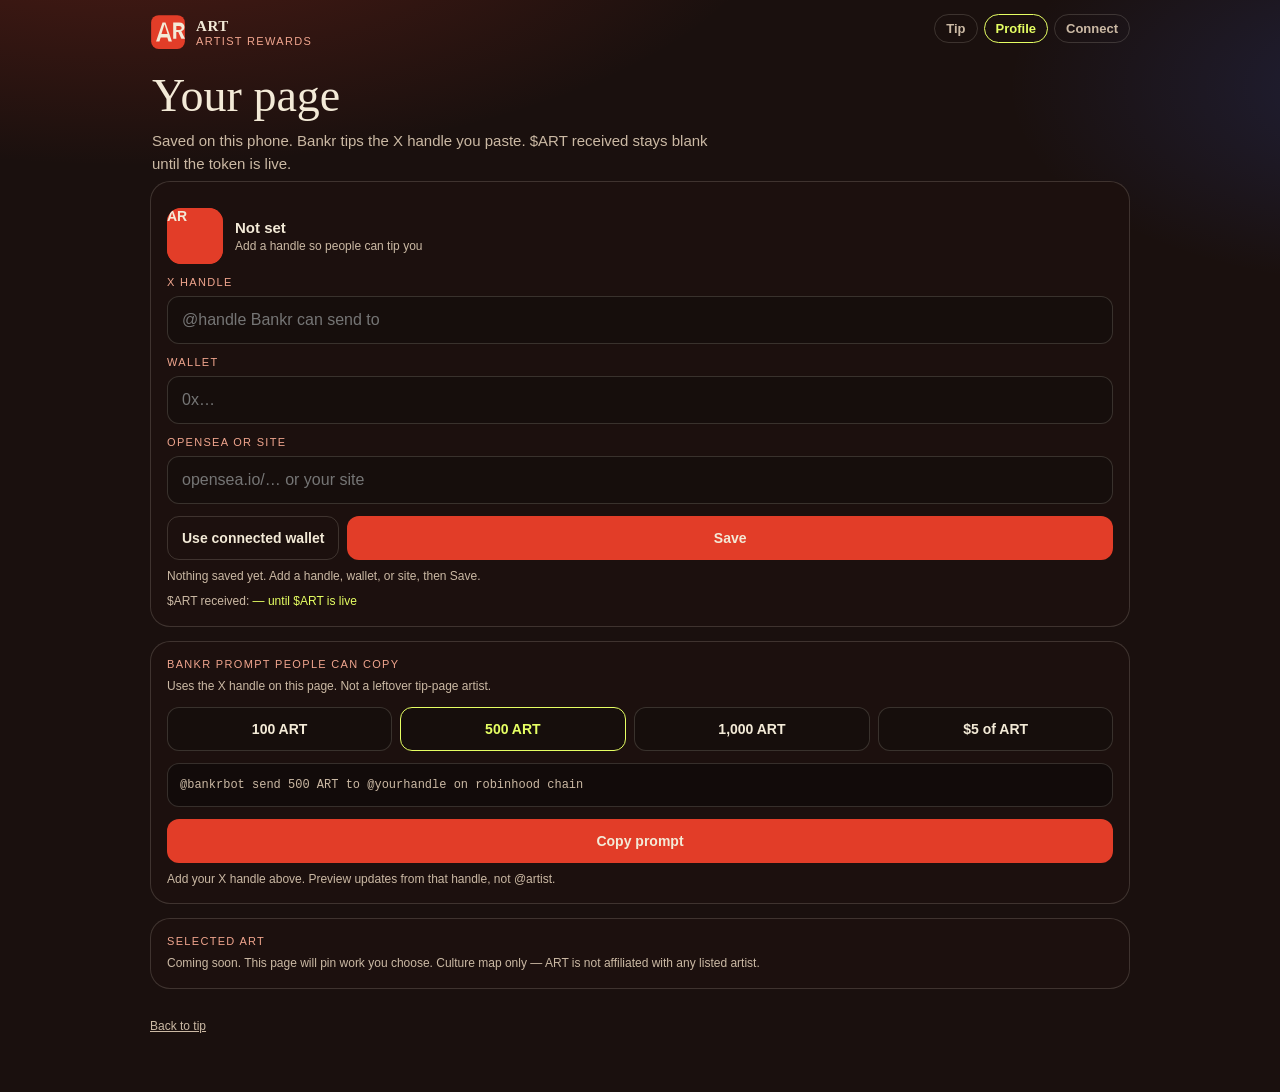
==== profile.html @ 4c7211b1 "slice 12: profile avatar from catalog still or AR mark" ====
<!DOCTYPE html>
<html lang="en">
<head>
  <meta charset="UTF-8" />
  <meta name="viewport" content="width=device-width, initial-scale=1, viewport-fit=cover" />
  <title>Artistry profile — ART</title>
  <link rel="icon" href="logo.svg" type="image/svg+xml" />
  <link rel="stylesheet" href="styles.css" />
  <link rel="stylesheet" href="ui.css" />
</head>
<body>
  <div class="page">
    <nav class="nav">
      <div class="brand">
        <img class="logo" src="logo.svg" width="36" height="36" alt="ART" />
        <div><strong>ART</strong><small>Artist Rewards</small></div>
      </div>
      <div class="nav-links">
        <a href="index.html">Tip</a>
        <a class="on" href="profile.html">Profile</a>
        <button class="ghost" id="connect" type="button">Connect</button>
      </div>
    </nav>

    <header>
      <h1>Your page</h1>
      <p class="lede">Saved on this phone. Bankr tips the X handle you paste. $ART received stays blank until the token is live.</p>
    </header>

    <section class="card">
      <div class="recv">
        <div class="recv-face" id="profFace" data-kind="mark" data-src=""><div class="ph" aria-hidden="true">AR</div></div>
        <div>
          <strong id="profName">Not set</strong>
          <span id="profSub">Add a handle so people can tip you</span>
        </div>
      </div>
      <label for="profX">X handle</label>
      <input id="profX" autocomplete="username" spellcheck="false" inputmode="text" placeholder="@handle Bankr can send to" />
      <label for="profWallet" style="margin-top:12px">Wallet</label>
      <input id="profWallet" autocomplete="off" spellcheck="false" inputmode="text" placeholder="0x…" />
      <label for="profOs" style="margin-top:12px">OpenSea or site</label>
      <input id="profOs" autocomplete="url" spellcheck="false" inputmode="url" placeholder="opensea.io/… or your site" />
      <div class="row">
        <button class="ghost" id="profUseWallet" type="button">Use connected wallet</button>
        <button class="go" id="profSave" type="button">Save</button>
      </div>
      <p class="hint" id="profSaved" aria-live="polite">Nothing saved yet. Add a handle, wallet, or site, then Save.</p>
      <p class="hint">$ART received: <em id="profReceived">— until $ART is live</em></p>
    </section>

    <section class="card" style="margin-top:14px">
      <label>Bankr prompt people can copy</label>
      <p class="hint" id="profPromptLead">Uses the X handle on this page. Not a leftover tip-page artist.</p>
      <div class="row" id="profChips" role="group" aria-label="Preview amount">
        <button type="button" class="amt" data-v="100 ART" aria-pressed="false">100 ART</button>
        <button type="button" class="amt on" data-v="500 ART" aria-pressed="true">500 ART</button>
        <button type="button" class="amt" data-v="1000 ART" aria-pressed="false">1,000 ART</button>
        <button type="button" class="amt" data-v="$5 of ART" aria-pressed="false">$5 of ART</button>
      </div>
      <div class="prompt wait" id="profPrompt" role="button" tabindex="0" title="Add a handle to build the prompt" data-ready="0">@bankrbot send 500 ART to @yourhandle on robinhood chain</div>
      <div class="row">
        <button class="go" id="profCopy" type="button">Copy prompt</button>
      </div>
      <p class="hint" id="profCopyStatus" aria-live="polite">Add your X handle above. Preview updates from that handle, not @artist.</p>
    </section>

    <section class="card" style="margin-top:14px">
      <label>Selected art</label>
      <p class="hint">Coming soon. This page will pin work you choose. Culture map only — ART is not affiliated with any listed artist.</p>
    </section>

    <p class="hint" id="status"></p>
    <footer><a href="index.html">Back to tip</a></footer>
  </div>
  <script src="profile.js"></script>
  <script src="connect.js"></script>
</body>
</html>
---- styles.css ----
:root {
  --bg: #1a100e;
  --paper: #f3ead7;
  --mute: #cbb9a4;
  --line: rgba(243,234,215,.16);
  --red: #e23d28;
  --rose: #f0a58e;
  --chart: #e6ff63;
  --ok: #9ee3a4;
}
* { box-sizing: border-box; margin: 0; padding: 0; }
html, body {
  background: var(--bg);
  color: var(--paper);
  font-family: "Iowan Old Style", "Palatino Linotype", Palatino, Georgia, serif;
}
body {
  min-height: 100dvh;
  background:
    radial-gradient(1200px 500px at 10% -10%, rgba(226,61,40,.28), transparent 55%),
    radial-gradient(800px 400px at 110% 8%, rgba(61,107,255,.18), transparent 50%),
    var(--bg);
}
.page {
  width: min(980px, calc(100% - 28px));
  margin: 0 auto;
  padding: max(10px, env(safe-area-inset-top)) 0 max(56px, env(safe-area-inset-bottom));
}
.nav {
  display: flex; align-items: center; justify-content: space-between;
  gap: 8px; padding: 4px 0 14px;
}
.brand { display: flex; align-items: center; gap: 10px; }
.logo { width: 36px; height: 36px; display: block; flex: none; }
.brand strong { display: block; font-size: 15px; letter-spacing: .04em; }
.brand small {
  display: block; color: var(--rose); font-size: 11px; letter-spacing: .12em;
  text-transform: uppercase;
  font-family: -apple-system, BlinkMacSystemFont, "Segoe UI", sans-serif;
}
header { padding: 8px 2px 6px; }
h1 { font-weight: 500; font-size: clamp(28px, 6vw, 46px); line-height: 1.05; }
.lede {
  font-family: -apple-system, BlinkMacSystemFont, "Segoe UI", sans-serif;
  color: var(--mute); margin-top: 10px; font-size: 15px; line-height: 1.5; max-width: 38em;
}
.pills { display: flex; flex-wrap: wrap; gap: 8px; margin-top: 14px; }
.pill {
  font-family: -apple-system, BlinkMacSystemFont, "Segoe UI", sans-serif;
  font-size: 11px; color: var(--mute); border: 1px solid var(--line);
  border-radius: 999px; padding: 6px 10px;
}
.pill em { color: var(--chart); font-style: normal; }
.connects {
  display: flex; flex-wrap: wrap; gap: 8px; margin-top: 14px;
}
.connects a {
  font-family: -apple-system, BlinkMacSystemFont, "Segoe UI", sans-serif;
  font-size: 12px; color: var(--chart); text-decoration: none;
  border: 1px solid var(--line); border-radius: 999px; padding: 6px 10px;
}
.face-head {
  display: flex; align-items: center; justify-content: space-between; gap: 10px;
}
.faces {
  display: grid;
  grid-template-columns: repeat(auto-fill, minmax(52px, 1fr));
  gap: 4px;
  margin: 6px 0 14px;
}
.face {
  aspect-ratio: 1;
  border: 0; padding: 0; border-radius: 8px; overflow: hidden;
  background: #2a1612; cursor: pointer; position: relative;
}
.faces .face .ph { display: none !important; }
.face img, .face .ph {
  width: 100%; height: 100%; object-fit: cover; display: block;
}
.face .ph {
  display: grid; place-items: center; font-size: 8px; font-weight: 700;
  color: var(--paper);
  background: linear-gradient(160deg, var(--a, #e23d28), var(--b, #3d6bff));
}
.face.on { outline: 2px solid var(--chart); outline-offset: 0; }
.grid { display: grid; gap: 14px; margin-top: 8px; grid-template-columns: 1fr; }
@media (min-width: 860px) {
  .grid { grid-template-columns: 1.1fr .9fr; align-items: start; }
}
.card {
  background: #1c100e;
  border: 1px solid var(--line);
  border-radius: 20px; padding: 16px;
}
label, .sec {
  font-family: -apple-system, BlinkMacSystemFont, "Segoe UI", sans-serif;
  display: block; font-size: 11px; letter-spacing: .12em; text-transform: uppercase;
  color: var(--rose); margin-bottom: 8px;
}
input {
  width: 100%; background: #160e0c; color: var(--paper);
  border: 1px solid var(--line); border-radius: 12px;
  padding: 14px; font-size: 16px; outline: none;
  font-family: -apple-system, BlinkMacSystemFont, "Segoe UI", sans-serif;
}
input:focus { border-color: var(--red); }
.hint {
  font-family: -apple-system, BlinkMacSystemFont, "Segoe UI", sans-serif;
  color: var(--mute); font-size: 12px; margin-top: 8px; line-height: 1.4;
}
.row { display: flex; gap: 8px; flex-wrap: wrap; margin-top: 12px; }
button {
  border: 0; cursor: pointer; font-weight: 600;
  border-radius: 12px; padding: 12px 14px; font-size: 14px;
  font-family: -apple-system, BlinkMacSystemFont, "Segoe UI", sans-serif;
}
.amt {
  background: #160e0c; color: var(--paper); border: 1px solid var(--line);
  min-height: 44px; min-width: 44px; flex: 1 1 auto; padding: 10px 12px;
}
.amt.on { border-color: var(--chart); color: var(--chart); }
.amt:focus-visible { outline: 2px solid var(--chart); outline-offset: 2px; }
.go { background: var(--red); color: var(--paper); flex: 1; min-height: 44px; }
.go.send { background: #3d6bff; }
.go.send.wait {
  background: transparent;
  color: var(--mute);
  border: 1px solid var(--line);
}
.go.send.wait:focus-visible { outline: 2px solid var(--chart); outline-offset: 2px; }
.go:disabled { opacity: .45; cursor: not-allowed; }
.ghost { background: transparent; color: var(--paper); border: 1px solid var(--line); }
#matches { margin-top: 4px; }
#matches:empty { display: none; }
.match {
  display: flex; gap: 12px; align-items: center;
  padding: 10px 12px; border: 1px solid var(--line); border-radius: 14px;
  margin-top: 8px; cursor: pointer; background: #160e0c;
  font-family: -apple-system, BlinkMacSystemFont, "Segoe UI", sans-serif;
  min-height: 44px;
}
.match.on { border-color: var(--chart); }
.match-face {
  width: 44px; height: 44px; border-radius: 10px; overflow: hidden; flex: none;
  background: #2a1612;
}
.match img, .match-face img, .match-face .ph, .ph {
  width: 44px; height: 44px; border-radius: 10px; object-fit: cover; background: #3a221c;
}
.ph { display: grid; place-items: center; font-size: 14px; color: var(--paper); background: var(--red); font-weight: 700; }
.match strong { display: block; font-size: 14px; }
.match span { color: var(--mute); font-size: 12px; }
.prompt {
  margin-top: 12px; background: #120b0a; border-radius: 12px;
  padding: 12px; font-family: ui-monospace, SFMono-Regular, Menlo, monospace;
  font-size: 12px; line-height: 1.5; white-space: pre-wrap; word-break: break-word;
  color: #f3ead7; cursor: pointer; user-select: text; -webkit-user-select: text;
  border: 1px solid var(--line); min-height: 44px;
}
.prompt:focus-visible { outline: 2px solid var(--chart); outline-offset: 2px; }
.prompt.copied { border-color: var(--chart); }
.prompt.wait { color: var(--mute); cursor: default; }
.links { display: flex; flex-direction: column; gap: 8px; margin-top: 8px; }
.links a { color: var(--chart); text-decoration: none; font-size: 14px; font-family: -apple-system, BlinkMacSystemFont, "Segoe UI", sans-serif; }
.rail-wrap { margin-top: 22px; }
.rail {
  display: flex; gap: 10px; overflow-x: auto; padding: 4px 2px 12px;
  scroll-snap-type: x mandatory; -webkit-overflow-scrolling: touch;
}
.rail::-webkit-scrollbar { height: 0; }
.tile {
  flex: 0 0 auto; width: 148px; scroll-snap-align: start;
  border-radius: 16px; overflow: hidden; border: 1px solid var(--line);
  background: #160e0c; cursor: pointer; text-align: left; padding: 0;
  color: inherit; text-decoration: none;
}
.tile img, .tile .art {
  width: 148px; height: 148px; object-fit: cover; display: block;
}
.tile .art {
  display: grid; place-items: center;
  font-size: 28px; font-weight: 700;
  background: linear-gradient(160deg, var(--a, #e23d28), var(--b, #3d6bff));
}
.tile .meta { padding: 9px 10px 11px; }
.tile strong {
  display: block; font-size: 13px; font-weight: 600;
  font-family: -apple-system, BlinkMacSystemFont, "Segoe UI", sans-serif;
}
.tile small {
  color: var(--mute); font-size: 11px;
  font-family: -apple-system, BlinkMacSystemFont, "Segoe UI", sans-serif;
}
details { margin-top: 16px; }
summary {
  cursor: pointer; color: var(--mute); font-size: 14px;
  font-family: -apple-system, BlinkMacSystemFont, "Segoe UI", sans-serif;
}
ol.steps {
  margin: 10px 0 0 18px; color: var(--mute); font-size: 14px; line-height: 1.55;
  font-family: -apple-system, BlinkMacSystemFont, "Segoe UI", sans-serif;
}
ol.steps strong { color: var(--paper); font-weight: 600; }
footer {
  margin-top: 28px; color: var(--mute); font-size: 12px; line-height: 1.55;
  font-family: -apple-system, BlinkMacSystemFont, "Segoe UI", sans-serif;
}
footer a { color: inherit; }
.warn { color: var(--rose); font-size: 12px; margin-top: 10px; font-family: -apple-system, BlinkMacSystemFont, "Segoe UI", sans-serif; }
#nftOut .hint { margin-top: 10px; }
#nftOut .match { cursor: default; }
#nftGo { min-height: 44px; flex: 1; }
.ok { color: var(--ok); }

.connects .chip, button.chip {
  font-family: -apple-system, BlinkMacSystemFont, "Segoe UI", sans-serif;
  font-size: 12px; color: var(--chart); background: transparent;
  border: 1px solid var(--line); border-radius: 999px; padding: 6px 10px;
  font-weight: 600;
}
.hover {
  display: none;
  position: fixed; z-index: 40; pointer-events: none;
  background: #160e0c; border: 1px solid var(--line); border-radius: 14px;
  padding: 10px 12px; min-width: 160px; max-width: 220px;
  box-shadow: 0 12px 40px rgba(0,0,0,.4);
  font-family: -apple-system, BlinkMacSystemFont, "Segoe UI", sans-serif;
}
.hover.on { display: block; }
.hover strong { display: block; font-size: 13px; }
.hover span { color: var(--mute); font-size: 11px; }
.sheet { display: none !important; }
.recv {
  display: flex; gap: 12px; align-items: center;
  padding: 10px 0 12px;
  font-family: -apple-system, BlinkMacSystemFont, "Segoe UI", sans-serif;
}
.recv.on .recv-face {
  outline: 2px solid var(--chart);
  outline-offset: 0;
}
.recv-face {
  width: 56px; height: 56px; border-radius: 14px; overflow: hidden;
  background: #2a1612; flex: none;
}
.recv-face img, .recv-face .ph {
  width: 56px; height: 56px; object-fit: cover; display: block;
  border-radius: 14px;
}
.recv-face[data-kind="mark"] { background: var(--red); }
.recv-face[data-kind="artist"] img,
.recv-face[data-kind="collection"] img,
.recv-face[data-kind="still"] img { background: #2a1612; }
.recv strong { display: block; font-size: 15px; }
.recv span { display: block; color: var(--mute); font-size: 12px; line-height: 1.35; margin-top: 2px; }
.soon { color: var(--chart) !important; }
#profReceived { color: var(--chart); font-style: normal; }
#profSaved { min-height: 1.4em; }
.nav-links { display: flex; align-items: center; gap: 6px; flex-wrap: nowrap; }
.nav-links a,
.nav-links #connect {
  font-family: -apple-system, BlinkMacSystemFont, "Segoe UI", sans-serif;
  font-size: 13px; color: var(--mute); text-decoration: none;
  border: 1px solid var(--line); border-radius: 999px; padding: 7px 11px;
  line-height: 1; white-space: nowrap; background: transparent; font-weight: 600;
}
.nav-links a.on { color: var(--chart); border-color: var(--chart); }
.sec-row { display: flex; align-items: center; justify-content: space-between; gap: 8px; }
.pager {
  display: flex; align-items: center; gap: 8px;
  font-family: -apple-system, BlinkMacSystemFont, "Segoe UI", sans-serif;
  font-size: 12px; color: var(--mute);
}
.tiny { padding: 6px 10px; font-size: 12px; border-radius: 999px; }
.face .ph { width: 100%; height: 100%; border-radius: 8px; }
.recv-face .ph { width: 56px; height: 56px; border-radius: 14px; }
---- ui.css ----
.page {
  padding-top: max(10px, env(safe-area-inset-top));
  padding-bottom: max(56px, env(safe-area-inset-bottom));
}
.nav { align-items: flex-start; gap: 8px; }
.nav-links {
  display: flex; align-items: center; gap: 6px;
  flex-wrap: nowrap; flex: none;
}
.nav-links a,
.nav-links #connect,
.nav-links .ghost {
  font-family: -apple-system, BlinkMacSystemFont, "Segoe UI", sans-serif;
  font-size: 13px; color: var(--mute); text-decoration: none;
  border: 1px solid var(--line); border-radius: 999px;
  padding: 7px 11px; line-height: 1; white-space: nowrap;
  background: transparent; font-weight: 600;
}
.nav-links a.on { color: var(--chart); border-color: var(--chart); }
.face-head { display: flex; align-items: center; justify-content: space-between; gap: 10px; }
.faces {
  display: grid;
  grid-template-columns: repeat(auto-fill, minmax(52px, 1fr));
  gap: 4px;
  margin: 6px 0 14px;
  min-height: 280px;
}
button.chip.on {
  border-color: var(--chart);
}
.face {
  aspect-ratio: 1;
  min-width: 0;
  min-height: 44px;
  border: 0; padding: 0; border-radius: 8px; overflow: hidden;
  background: #2a1612; cursor: pointer;
}
#faces .face,
#collections .face {
  width: 100%;
}
.face img { width: 100%; height: 100%; object-fit: cover; display: block; }
.faces .face .ph { display: none !important; }
.rail-wrap { margin-top: 22px; }
.rail {
  display: flex; gap: 10px; overflow-x: auto; padding: 4px 2px 16px;
  scroll-snap-type: x mandatory; -webkit-overflow-scrolling: touch;
}
.rail::-webkit-scrollbar { height: 0; }
.tile {
  flex: 0 0 auto; width: 148px; scroll-snap-align: start;
  border-radius: 16px; overflow: hidden; border: 1px solid var(--line);
  background: #160e0c; cursor: pointer; text-align: left; padding: 0; color: inherit;
}
.tile img { width: 148px; height: 148px; object-fit: cover; display: block; }
.tile .meta { padding: 9px 10px 11px; }
.tile strong {
  display: block; font-size: 13px; font-weight: 600;
  font-family: -apple-system, BlinkMacSystemFont, "Segoe UI", sans-serif;
}
.tile small {
  color: var(--mute); font-size: 11px;
  font-family: -apple-system, BlinkMacSystemFont, "Segoe UI", sans-serif;
}
body.sheet-lock { overflow: hidden; }
#walletSheet {
  display: none;
  position: fixed; inset: 0; z-index: 80;
  background: rgba(8,4,3,.78);
  padding: max(12px, env(safe-area-inset-top)) 14px max(20px, env(safe-area-inset-bottom));
  align-items: flex-end;
  justify-content: center;
}
#walletSheet.on { display: flex; }
#walletSheet[hidden] { display: none !important; }
.wallet-card {
  width: min(420px, 100%);
  max-height: min(88dvh, 720px);
  overflow: auto;
  background: #1c100e;
  border: 1px solid var(--line);
  border-radius: 20px;
  padding: 16px;
  display: grid;
  gap: 8px;
}
.wallet-head { display: flex; justify-content: space-between; align-items: center; gap: 8px; }
.wallet-head strong { font-size: 18px; font-weight: 500; }
.wallet-card .go,
.wallet-card .ghost,
.wallet-card input {
  width: 100%;
  min-height: 44px;
}
.wallet-card .go:focus-visible,
.wallet-card .ghost:focus-visible,
.wallet-card input:focus-visible {
  outline: 2px solid var(--chart);
  outline-offset: 2px;
}
.wallet-card #walletNote { min-height: 1.2em; margin-top: 2px; }
.tiny { padding: 6px 10px; font-size: 12px; border-radius: 999px; min-height: 44px; }
.recv-face .ph { width: 56px; height: 56px; border-radius: 14px; }
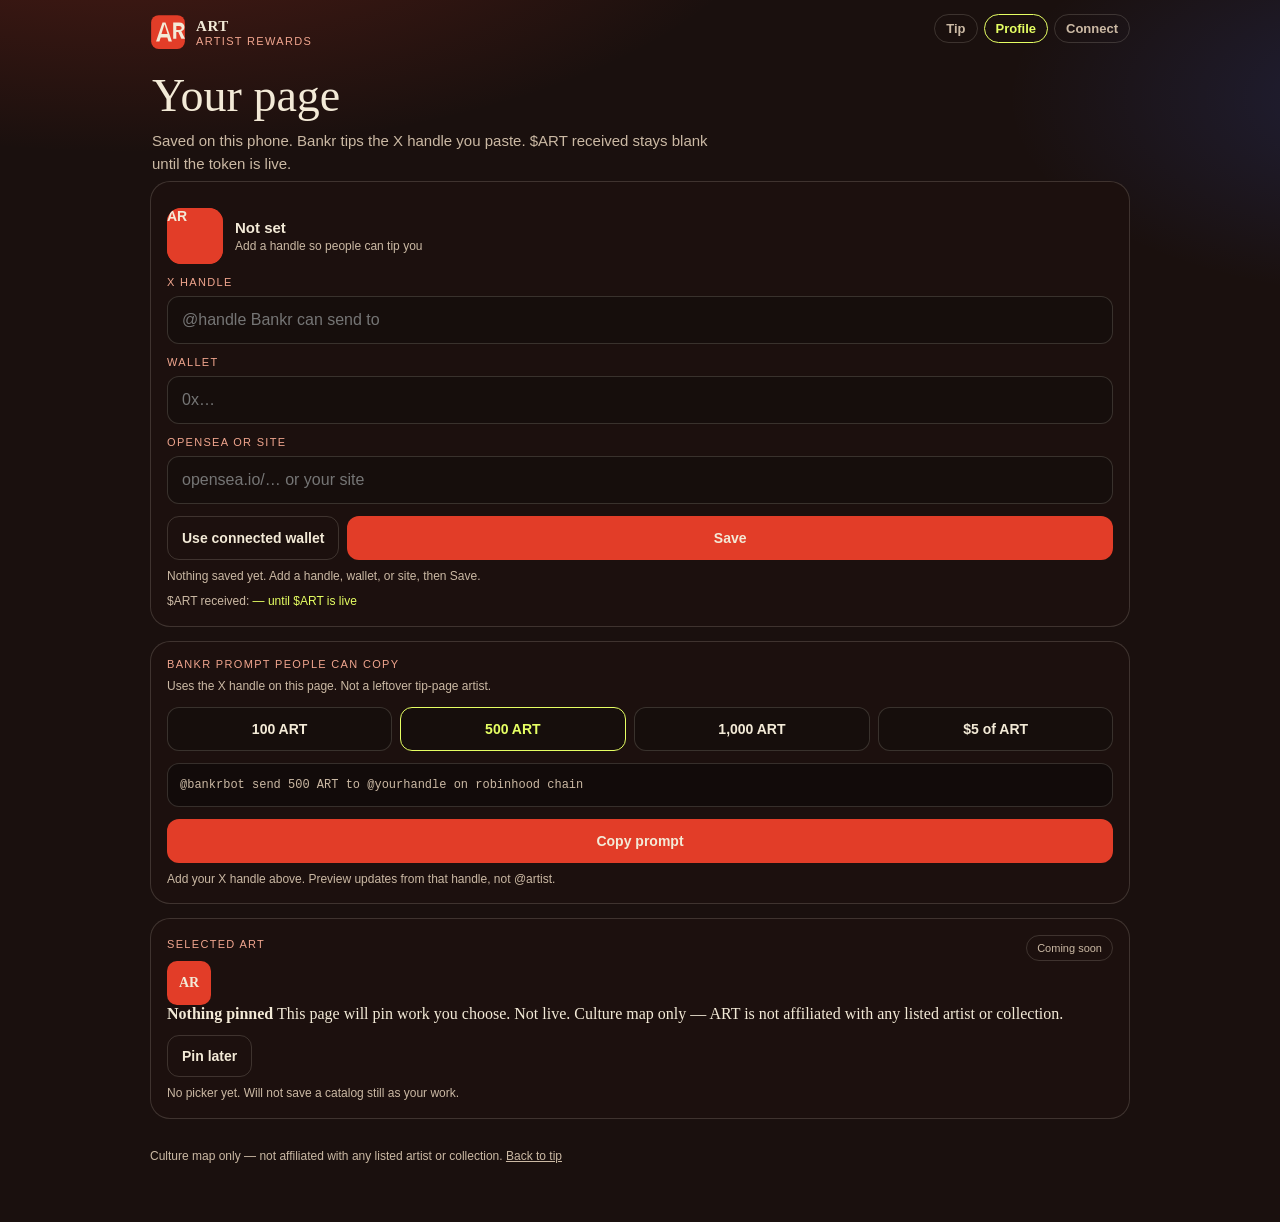
==== commit 12712b66: "Slice 13: selected-art card stays coming soon and honest" ====
--- a/profile.html
+++ b/profile.html
@@ -65,13 +65,28 @@
       <p class="hint" id="profCopyStatus" aria-live="polite">Add your X handle above. Preview updates from that handle, not @artist.</p>
     </section>
 
-    <section class="card" style="margin-top:14px">
-      <label>Selected art</label>
-      <p class="hint">Coming soon. This page will pin work you choose. Culture map only — ART is not affiliated with any listed artist.</p>
+    <section class="card soon-card" id="selectedArt" style="margin-top:14px" aria-labelledby="selectedArtLabel">
+      <div class="sec-row">
+        <label id="selectedArtLabel">Selected art</label>
+        <span class="pill soon-badge">Coming soon</span>
+      </div>
+      <div class="soon-slot">
+        <div class="soon-frame" id="soonFrame" data-kind="empty" aria-hidden="true">
+          <div class="ph">AR</div>
+        </div>
+        <div>
+          <strong id="soonTitle">Nothing pinned</strong>
+          <span id="soonMeta">This page will pin work you choose. Not live. Culture map only — ART is not affiliated with any listed artist or collection.</span>
+        </div>
+      </div>
+      <div class="row">
+        <button class="ghost" id="soonPin" type="button" aria-disabled="true" title="Pin waits until selected art ships">Pin later</button>
+      </div>
+      <p class="hint" id="soonNote">No picker yet. Will not save a catalog still as your work.</p>
     </section>
 
     <p class="hint" id="status"></p>
-    <footer><a href="index.html">Back to tip</a></footer>
+    <footer>Culture map only — not affiliated with any listed artist or collection. <a href="index.html">Back to tip</a></footer>
   </div>
   <script src="profile.js"></script>
   <script src="connect.js"></script>
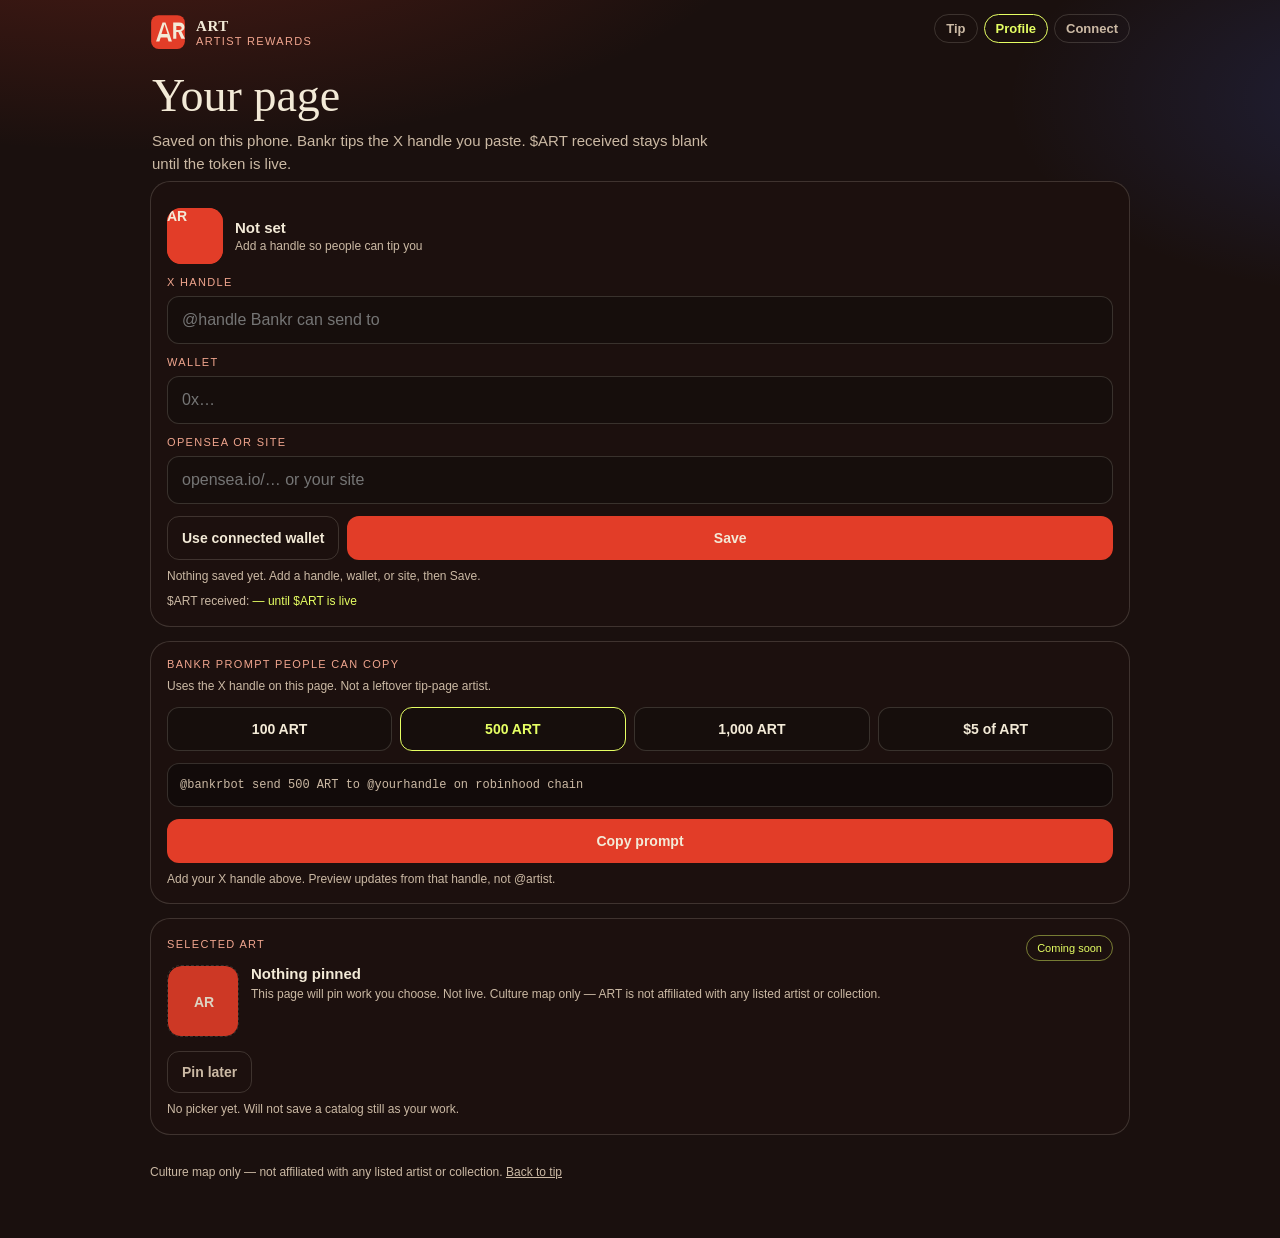
==== commit 923a789c: "slice 14: sticky iPhone nav + safe-area, 44px Tip/Profile/Connect" ====
--- a/profile.html
+++ b/profile.html
@@ -3,6 +3,8 @@
 <head>
   <meta charset="UTF-8" />
   <meta name="viewport" content="width=device-width, initial-scale=1, viewport-fit=cover" />
+  <meta name="theme-color" content="#1a100e" />
+  <meta name="apple-mobile-web-app-status-bar-style" content="black-translucent" />
   <title>Artistry profile — ART</title>
   <link rel="icon" href="logo.svg" type="image/svg+xml" />
   <link rel="stylesheet" href="styles.css" />
@@ -15,9 +17,9 @@
         <img class="logo" src="logo.svg" width="36" height="36" alt="ART" />
         <div><strong>ART</strong><small>Artist Rewards</small></div>
       </div>
-      <div class="nav-links">
+      <div class="nav-links" role="navigation" aria-label="Site">
         <a href="index.html">Tip</a>
-        <a class="on" href="profile.html">Profile</a>
+        <a class="on" href="profile.html" aria-current="page">Profile</a>
         <button class="ghost" id="connect" type="button">Connect</button>
       </div>
     </nav>
--- a/styles.css
+++ b/styles.css
@@ -274,3 +274,47 @@
 .tiny { padding: 6px 10px; font-size: 12px; border-radius: 999px; }
 .face .ph { width: 100%; height: 100%; border-radius: 8px; }
 .recv-face .ph { width: 56px; height: 56px; border-radius: 14px; }
+.soon-card .soon-badge {
+  color: var(--chart);
+  border-color: rgba(230,255,99,.45);
+  margin: 0;
+}
+.soon-slot {
+  display: flex;
+  gap: 12px;
+  align-items: flex-start;
+  padding: 4px 0 2px;
+  font-family: -apple-system, BlinkMacSystemFont, "Segoe UI", sans-serif;
+}
+.soon-frame {
+  width: 72px;
+  height: 72px;
+  border-radius: 14px;
+  border: 1px dashed var(--line);
+  background: #160e0c;
+  flex: none;
+  overflow: hidden;
+}
+.soon-frame .ph {
+  width: 72px;
+  height: 72px;
+  border-radius: 14px;
+  opacity: .9;
+}
+.soon-slot strong { display: block; font-size: 15px; }
+.soon-slot span {
+  display: block;
+  color: var(--mute);
+  font-size: 12px;
+  line-height: 1.4;
+  margin-top: 4px;
+}
+#soonPin[aria-disabled="true"] {
+  color: var(--mute);
+  cursor: default;
+}
+#soonPin:focus-visible {
+  outline: 2px solid var(--chart);
+  outline-offset: 2px;
+}
+#soonNote { min-height: 1.4em; }
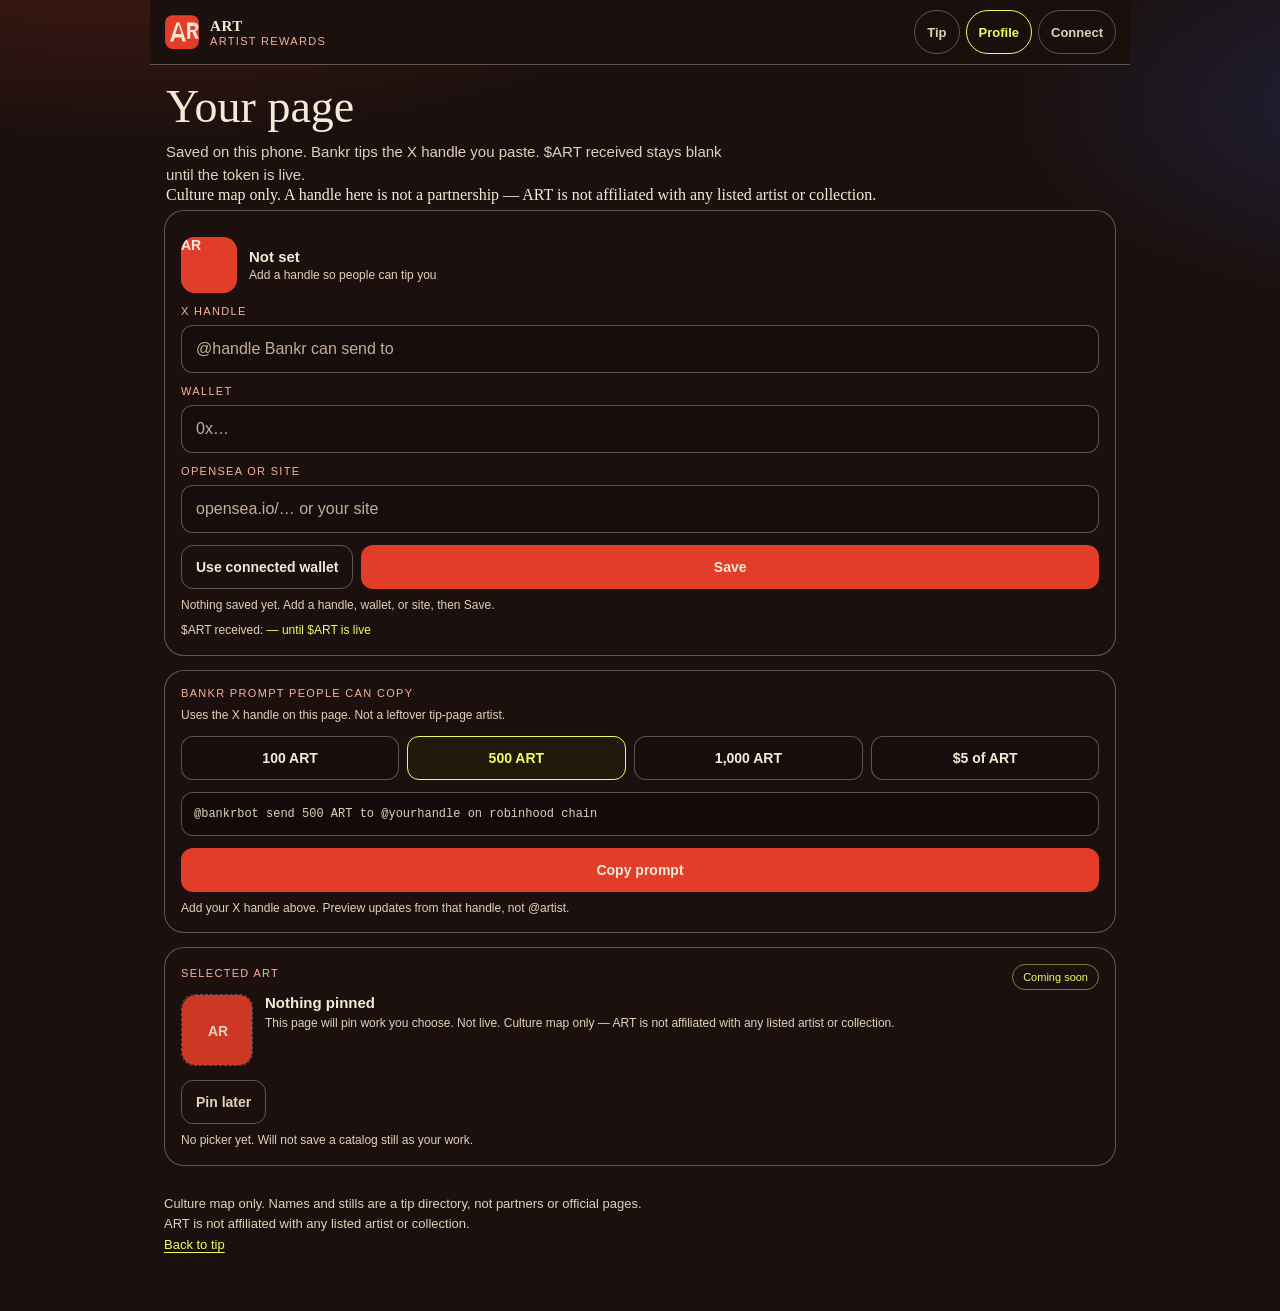
==== commit af74d4d5: "slice 16: culture-map lede and footer on profile" ====
--- a/profile.html
+++ b/profile.html
@@ -5,7 +5,8 @@
   <meta name="viewport" content="width=device-width, initial-scale=1, viewport-fit=cover" />
   <meta name="theme-color" content="#1a100e" />
   <meta name="apple-mobile-web-app-status-bar-style" content="black-translucent" />
-  <title>Artistry profile — ART</title>
+  <title>Your page — ART</title>
+  <meta name="description" content="Save the handle Bankr can tip. Culture map only — Artist Rewards is not affiliated with any listed artist or collection." />
   <link rel="icon" href="logo.svg" type="image/svg+xml" />
   <link rel="stylesheet" href="styles.css" />
   <link rel="stylesheet" href="ui.css" />
@@ -27,6 +28,7 @@
     <header>
       <h1>Your page</h1>
       <p class="lede">Saved on this phone. Bankr tips the X handle you paste. $ART received stays blank until the token is live.</p>
+      <p class="map-note">Culture map only. A handle here is not a partnership — ART is not affiliated with any listed artist or collection.</p>
     </header>
 
     <section class="card">
@@ -88,7 +90,11 @@
     </section>
 
     <p class="hint" id="status"></p>
-    <footer>Culture map only — not affiliated with any listed artist or collection. <a href="index.html">Back to tip</a></footer>
+    <footer>
+      <p>Culture map only. Names and stills are a tip directory, not partners or official pages.</p>
+      <p>ART is not affiliated with any listed artist or collection.</p>
+      <p><a href="index.html">Back to tip</a></p>
+    </footer>
   </div>
   <script src="profile.js"></script>
   <script src="connect.js"></script>
--- a/styles.css
+++ b/styles.css
@@ -1,12 +1,13 @@
 :root {
   --bg: #1a100e;
   --paper: #f3ead7;
-  --mute: #cbb9a4;
-  --line: rgba(243,234,215,.16);
+  --mute: #e2d0b8;
+  --line: rgba(243,234,215,.32);
   --red: #e23d28;
-  --rose: #f0a58e;
+  --rose: #f6b39c;
   --chart: #e6ff63;
   --ok: #9ee3a4;
+  --focus: #e6ff63;
 }
 * { box-sizing: border-box; margin: 0; padding: 0; }
 html, body {
@@ -22,13 +23,32 @@
     var(--bg);
 }
 .page {
-  width: min(980px, calc(100% - 28px));
+  width: min(980px, 100%);
   margin: 0 auto;
-  padding: max(10px, env(safe-area-inset-top)) 0 max(56px, env(safe-area-inset-bottom));
+  padding:
+    0
+    max(14px, env(safe-area-inset-right))
+    max(56px, env(safe-area-inset-bottom))
+    max(14px, env(safe-area-inset-left));
 }
 .nav {
-  display: flex; align-items: center; justify-content: space-between;
-  gap: 8px; padding: 4px 0 14px;
+  position: sticky;
+  top: 0;
+  z-index: 50;
+  display: flex;
+  align-items: center;
+  justify-content: space-between;
+  gap: 8px;
+  margin: 0 calc(-1 * max(14px, env(safe-area-inset-right))) 10px calc(-1 * max(14px, env(safe-area-inset-left)));
+  padding:
+    max(10px, env(safe-area-inset-top))
+    max(14px, env(safe-area-inset-right))
+    10px
+    max(14px, env(safe-area-inset-left));
+  background: rgba(26, 16, 14, .94);
+  -webkit-backdrop-filter: blur(14px);
+  backdrop-filter: blur(14px);
+  border-bottom: 1px solid var(--line);
 }
 .brand { display: flex; align-items: center; gap: 10px; }
 .logo { width: 36px; height: 36px; display: block; flex: none; }
@@ -72,6 +92,13 @@
   aspect-ratio: 1;
   border: 0; padding: 0; border-radius: 8px; overflow: hidden;
   background: #2a1612; cursor: pointer; position: relative;
+  min-width: 44px;
+  min-height: 44px;
+}
+.face:focus-visible {
+  outline: 2px solid var(--focus);
+  outline-offset: 2px;
+  z-index: 1;
 }
 .faces .face .ph { display: none !important; }
 .face img, .face .ph {
@@ -82,7 +109,7 @@
   color: var(--paper);
   background: linear-gradient(160deg, var(--a, #e23d28), var(--b, #3d6bff));
 }
-.face.on { outline: 2px solid var(--chart); outline-offset: 0; }
+.face.on { outline: 2px solid var(--chart); outline-offset: 2px; z-index: 1; }
 .grid { display: grid; gap: 14px; margin-top: 8px; grid-template-columns: 1fr; }
 @media (min-width: 860px) {
   .grid { grid-template-columns: 1.1fr .9fr; align-items: start; }
@@ -102,8 +129,15 @@
   border: 1px solid var(--line); border-radius: 12px;
   padding: 14px; font-size: 16px; outline: none;
   font-family: -apple-system, BlinkMacSystemFont, "Segoe UI", sans-serif;
-}
-input:focus { border-color: var(--red); }
+  min-height: 44px;
+}
+input::placeholder { color: #c4ae96; opacity: 1; }
+input:focus,
+input:focus-visible {
+  border-color: var(--chart);
+  outline: 2px solid var(--focus);
+  outline-offset: 2px;
+}
 .hint {
   font-family: -apple-system, BlinkMacSystemFont, "Segoe UI", sans-serif;
   color: var(--mute); font-size: 12px; margin-top: 8px; line-height: 1.4;
@@ -118,9 +152,10 @@
   background: #160e0c; color: var(--paper); border: 1px solid var(--line);
   min-height: 44px; min-width: 44px; flex: 1 1 auto; padding: 10px 12px;
 }
-.amt.on { border-color: var(--chart); color: var(--chart); }
-.amt:focus-visible { outline: 2px solid var(--chart); outline-offset: 2px; }
+.amt.on { border-color: var(--chart); color: var(--chart); background: #22180c; }
+.amt:focus-visible { outline: 2px solid var(--focus); outline-offset: 2px; }
 .go { background: var(--red); color: var(--paper); flex: 1; min-height: 44px; }
+.go:focus-visible { outline: 2px solid var(--focus); outline-offset: 2px; }
 .go.send { background: #3d6bff; }
 .go.send.wait {
   background: transparent;
@@ -129,7 +164,8 @@
 }
 .go.send.wait:focus-visible { outline: 2px solid var(--chart); outline-offset: 2px; }
 .go:disabled { opacity: .45; cursor: not-allowed; }
-.ghost { background: transparent; color: var(--paper); border: 1px solid var(--line); }
+.ghost { background: transparent; color: var(--paper); border: 1px solid var(--line); min-height: 44px; }
+.ghost:focus-visible { outline: 2px solid var(--focus); outline-offset: 2px; }
 #matches { margin-top: 4px; }
 #matches:empty { display: none; }
 .match {
@@ -140,6 +176,7 @@
   min-height: 44px;
 }
 .match.on { border-color: var(--chart); }
+.match:focus-visible { outline: 2px solid var(--focus); outline-offset: 2px; }
 .match-face {
   width: 44px; height: 44px; border-radius: 10px; overflow: hidden; flex: none;
   background: #2a1612;
@@ -202,10 +239,11 @@
 }
 ol.steps strong { color: var(--paper); font-weight: 600; }
 footer {
-  margin-top: 28px; color: var(--mute); font-size: 12px; line-height: 1.55;
-  font-family: -apple-system, BlinkMacSystemFont, "Segoe UI", sans-serif;
-}
-footer a { color: inherit; }
+  margin-top: 28px; color: var(--mute); font-size: 13px; line-height: 1.55;
+  font-family: -apple-system, BlinkMacSystemFont, "Segoe UI", sans-serif;
+}
+footer a { color: var(--chart); text-underline-offset: 3px; }
+footer a:focus-visible { outline: 2px solid var(--focus); outline-offset: 2px; border-radius: 4px; }
 .warn { color: var(--rose); font-size: 12px; margin-top: 10px; font-family: -apple-system, BlinkMacSystemFont, "Segoe UI", sans-serif; }
 #nftOut .hint { margin-top: 10px; }
 #nftOut .match { cursor: default; }
@@ -214,9 +252,19 @@
 
 .connects .chip, button.chip {
   font-family: -apple-system, BlinkMacSystemFont, "Segoe UI", sans-serif;
-  font-size: 12px; color: var(--chart); background: transparent;
-  border: 1px solid var(--line); border-radius: 999px; padding: 6px 10px;
+  font-size: 13px; color: var(--chart); background: transparent;
+  border: 1px solid var(--line); border-radius: 999px;
+  padding: 0 14px;
   font-weight: 600;
+  min-height: 44px;
+  min-width: 44px;
+  display: inline-flex;
+  align-items: center;
+  justify-content: center;
+}
+button.chip:focus-visible {
+  outline: 2px solid var(--focus);
+  outline-offset: 2px;
 }
 .hover {
   display: none;
@@ -256,15 +304,47 @@
 .soon { color: var(--chart) !important; }
 #profReceived { color: var(--chart); font-style: normal; }
 #profSaved { min-height: 1.4em; }
-.nav-links { display: flex; align-items: center; gap: 6px; flex-wrap: nowrap; }
+.nav-links {
+  display: flex;
+  align-items: center;
+  gap: 6px;
+  flex-wrap: nowrap;
+  flex: none;
+}
 .nav-links a,
+.nav-links #connect,
+.nav-links .ghost {
+  font-family: -apple-system, BlinkMacSystemFont, "Segoe UI", sans-serif;
+  font-size: 13px; color: var(--mute); text-decoration: none;
+  border: 1px solid var(--line); border-radius: 999px;
+  padding: 0 12px;
+  min-height: 44px;
+  display: inline-flex;
+  align-items: center;
+  justify-content: center;
+  line-height: 1;
+  white-space: nowrap;
+  background: transparent;
+  font-weight: 600;
+}
+.nav-links a.on { color: var(--chart); border-color: var(--chart); }
+.nav-links a:focus-visible,
+.nav-links #connect:focus-visible {
+  outline: 2px solid var(--chart);
+  outline-offset: 2px;
+}
 .nav-links #connect {
-  font-family: -apple-system, BlinkMacSystemFont, "Segoe UI", sans-serif;
-  font-size: 13px; color: var(--mute); text-decoration: none;
-  border: 1px solid var(--line); border-radius: 999px; padding: 7px 11px;
-  line-height: 1; white-space: nowrap; background: transparent; font-weight: 600;
-}
-.nav-links a.on { color: var(--chart); border-color: var(--chart); }
+  max-width: 7.8em;
+  overflow: hidden;
+  text-overflow: ellipsis;
+}
+@media (max-width: 400px) {
+  .brand small { display: none; }
+  .logo { width: 32px; height: 32px; }
+}
+@media (max-width: 340px) {
+  .brand div { display: none; }
+}
 .sec-row { display: flex; align-items: center; justify-content: space-between; gap: 8px; }
 .pager {
   display: flex; align-items: center; gap: 8px;
--- a/ui.css
+++ b/ui.css
@@ -1,22 +1,17 @@
 .page {
-  padding-top: max(10px, env(safe-area-inset-top));
   padding-bottom: max(56px, env(safe-area-inset-bottom));
 }
-.nav { align-items: flex-start; gap: 8px; }
+.nav {
+  align-items: center;
+  gap: 8px;
+}
 .nav-links {
-  display: flex; align-items: center; gap: 6px;
-  flex-wrap: nowrap; flex: none;
+  display: flex;
+  align-items: center;
+  gap: 6px;
+  flex-wrap: nowrap;
+  flex: none;
 }
-.nav-links a,
-.nav-links #connect,
-.nav-links .ghost {
-  font-family: -apple-system, BlinkMacSystemFont, "Segoe UI", sans-serif;
-  font-size: 13px; color: var(--mute); text-decoration: none;
-  border: 1px solid var(--line); border-radius: 999px;
-  padding: 7px 11px; line-height: 1; white-space: nowrap;
-  background: transparent; font-weight: 600;
-}
-.nav-links a.on { color: var(--chart); border-color: var(--chart); }
 .face-head { display: flex; align-items: center; justify-content: space-between; gap: 10px; }
 .faces {
   display: grid;
@@ -28,12 +23,21 @@
 button.chip.on {
   border-color: var(--chart);
 }
+button.chip {
+  min-height: 44px;
+  min-width: 44px;
+}
 .face {
   aspect-ratio: 1;
-  min-width: 0;
+  min-width: 44px;
   min-height: 44px;
   border: 0; padding: 0; border-radius: 8px; overflow: hidden;
   background: #2a1612; cursor: pointer;
+}
+.face:focus-visible {
+  outline: 2px solid var(--chart);
+  outline-offset: 2px;
+  z-index: 1;
 }
 #faces .face,
 #collections .face {
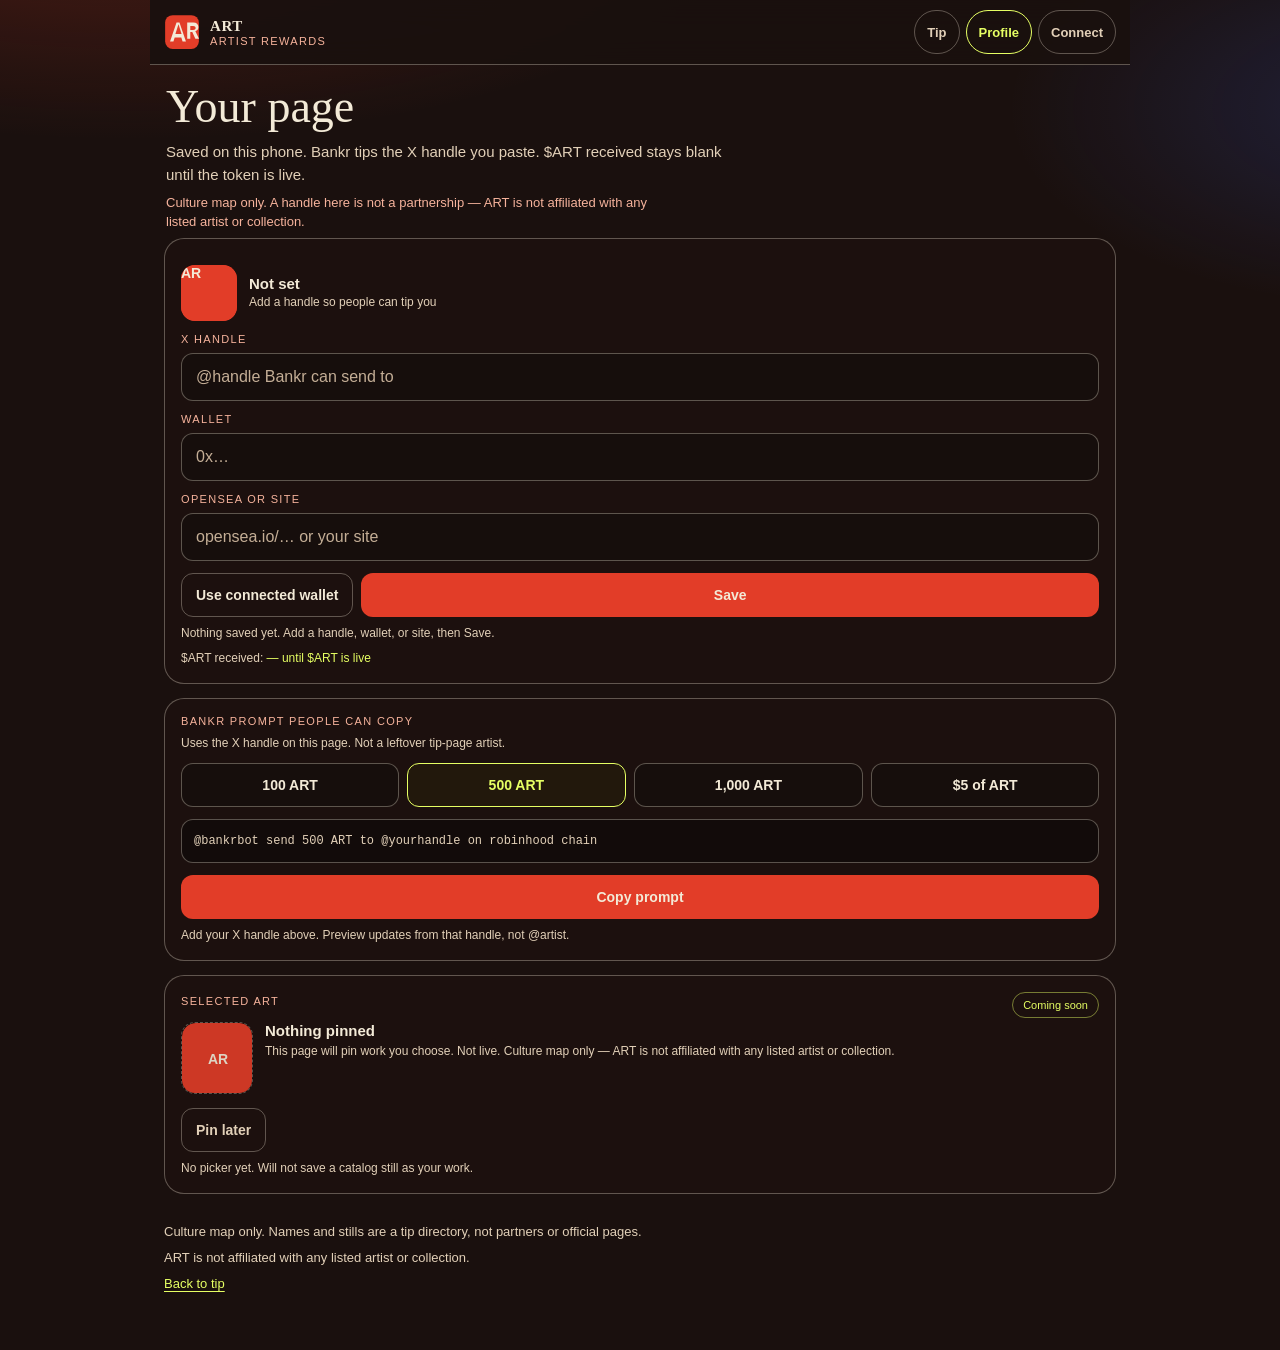
==== commit 045cdc56: "slice 17: profile points at agent.json" ====
--- a/profile.html
+++ b/profile.html
@@ -8,6 +8,7 @@
   <title>Your page — ART</title>
   <meta name="description" content="Save the handle Bankr can tip. Culture map only — Artist Rewards is not affiliated with any listed artist or collection." />
   <link rel="icon" href="logo.svg" type="image/svg+xml" />
+  <link rel="alternate" type="application/json" href="agent.json" title="ART agent" />
   <link rel="stylesheet" href="styles.css" />
   <link rel="stylesheet" href="ui.css" />
 </head>
--- a/ui.css
+++ b/ui.css
@@ -105,3 +105,12 @@
 .wallet-card #walletNote { min-height: 1.2em; margin-top: 2px; }
 .tiny { padding: 6px 10px; font-size: 12px; border-radius: 999px; min-height: 44px; }
 .recv-face .ph { width: 56px; height: 56px; border-radius: 14px; }
+.map-note {
+  font-family: -apple-system, BlinkMacSystemFont, "Segoe UI", sans-serif;
+  color: var(--rose);
+  margin-top: 8px;
+  font-size: 13px;
+  line-height: 1.45;
+  max-width: 38em;
+}
+footer p + p { margin-top: 6px; }
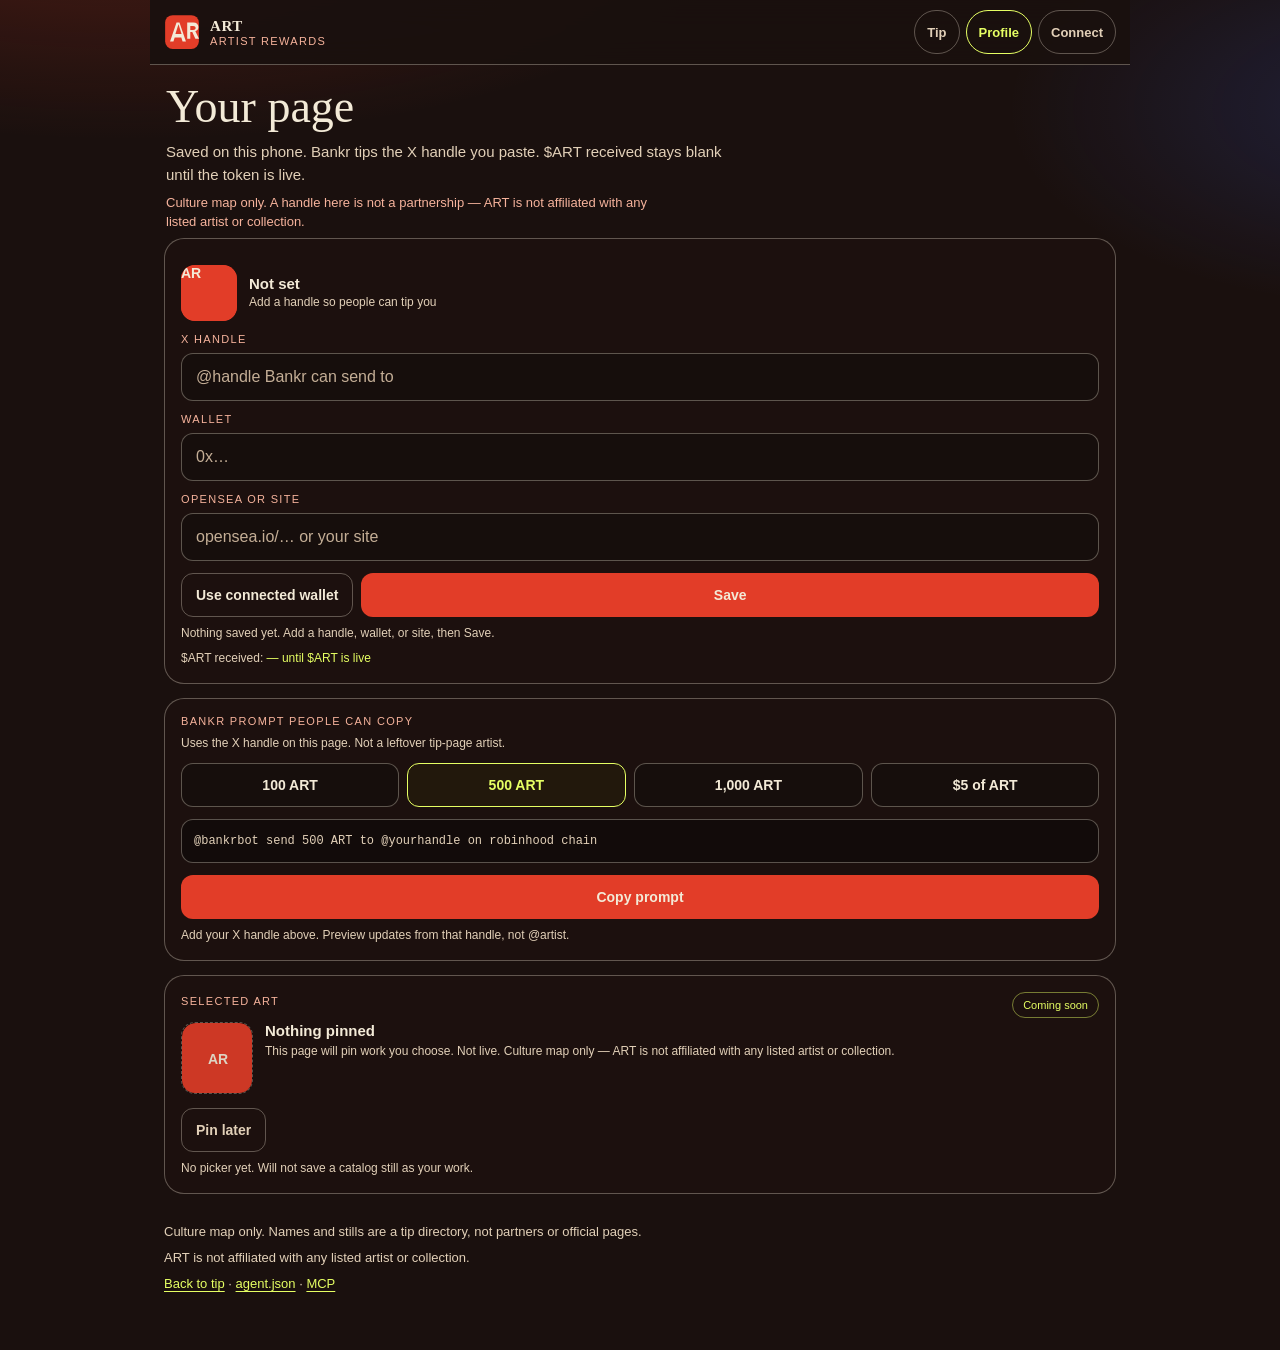
==== commit 84796b7b: "slice 18: MCP tools answer via GET ?tool= and honest Bankr builder" ====
--- a/profile.html
+++ b/profile.html
@@ -94,7 +94,7 @@
     <footer>
       <p>Culture map only. Names and stills are a tip directory, not partners or official pages.</p>
       <p>ART is not affiliated with any listed artist or collection.</p>
-      <p><a href="index.html">Back to tip</a></p>
+      <p><a href="index.html">Back to tip</a> · <a href="agent.json">agent.json</a> · <a href="/api/mcp">MCP</a></p>
     </footer>
   </div>
   <script src="profile.js"></script>
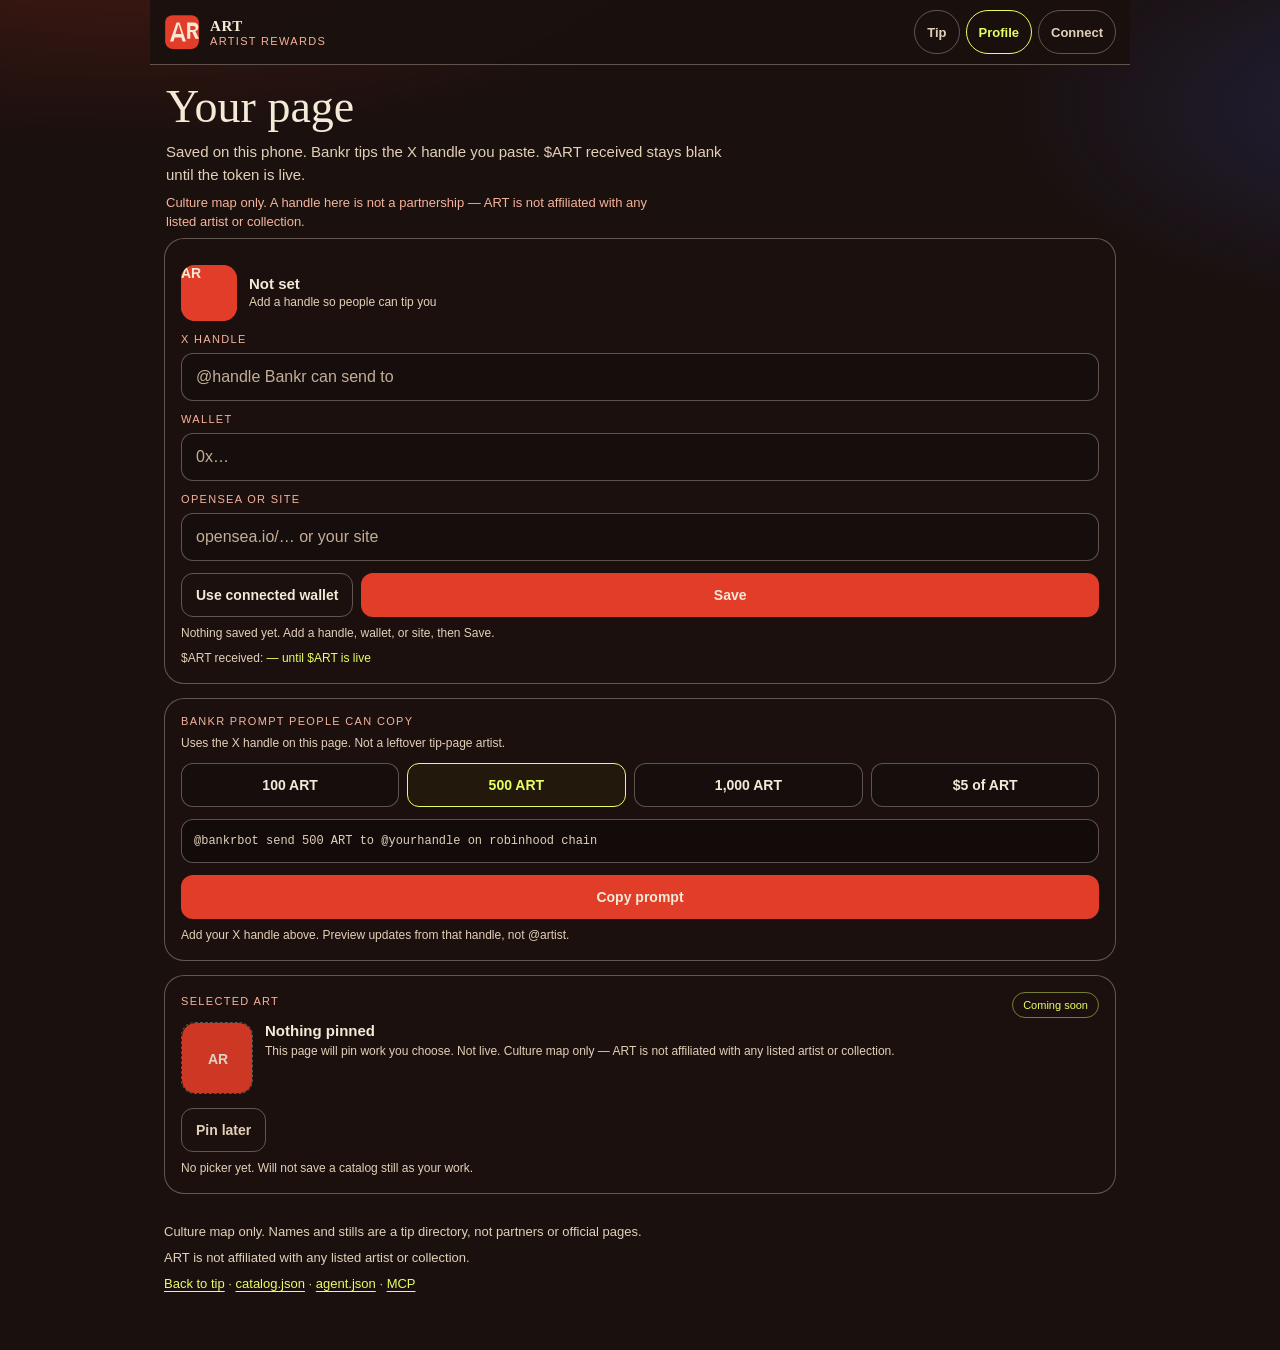
==== commit 229e683f: "slice 20: footer link to catalog.json on profile" ====
--- a/profile.html
+++ b/profile.html
@@ -94,7 +94,7 @@
     <footer>
       <p>Culture map only. Names and stills are a tip directory, not partners or official pages.</p>
       <p>ART is not affiliated with any listed artist or collection.</p>
-      <p><a href="index.html">Back to tip</a> · <a href="agent.json">agent.json</a> · <a href="/api/mcp">MCP</a></p>
+      <p><a href="index.html">Back to tip</a> · <a href="catalog.json">catalog.json</a> · <a href="agent.json">agent.json</a> · <a href="/api/mcp">MCP</a></p>
     </footer>
   </div>
   <script src="profile.js"></script>
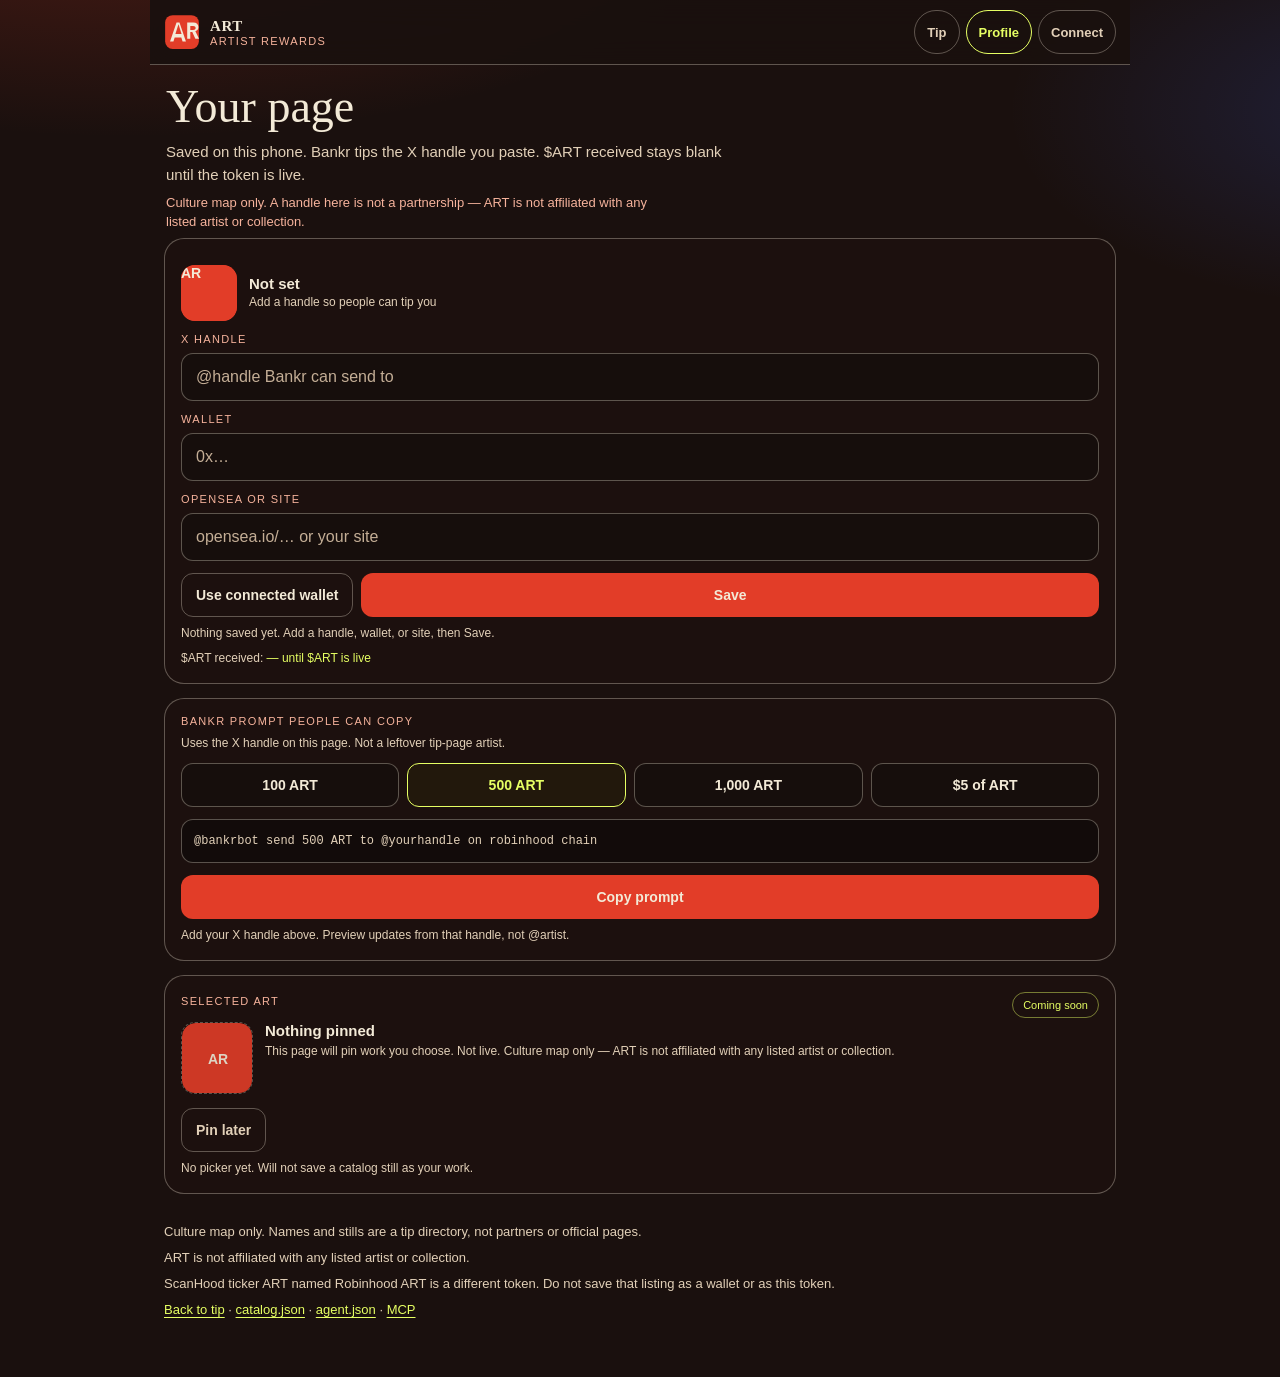
==== commit 62d0e8ca: "slice 21 ScanHood lookalike guard on public paste paths" ====
--- a/profile.html
+++ b/profile.html
@@ -94,6 +94,7 @@
     <footer>
       <p>Culture map only. Names and stills are a tip directory, not partners or official pages.</p>
       <p>ART is not affiliated with any listed artist or collection.</p>
+      <p>ScanHood ticker ART named Robinhood ART is a different token. Do not save that listing as a wallet or as this token.</p>
       <p><a href="index.html">Back to tip</a> · <a href="catalog.json">catalog.json</a> · <a href="agent.json">agent.json</a> · <a href="/api/mcp">MCP</a></p>
     </footer>
   </div>
